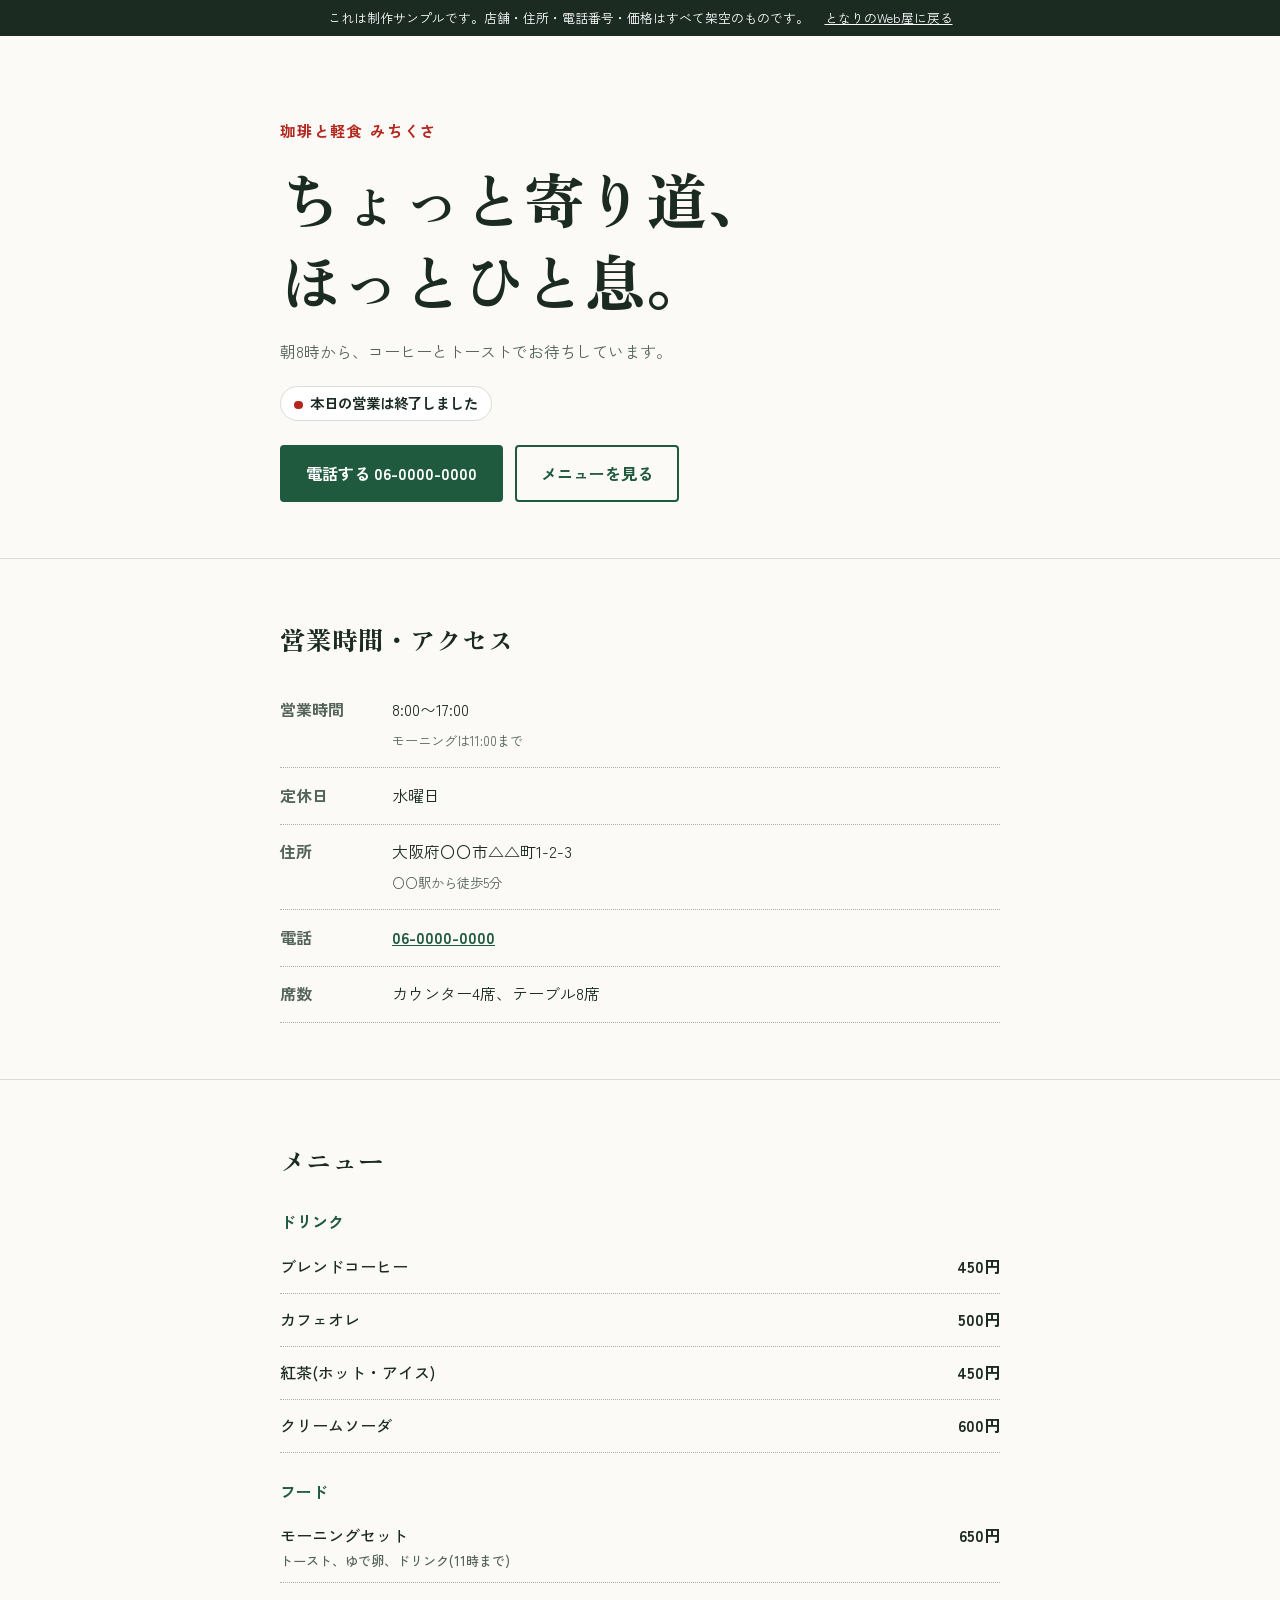
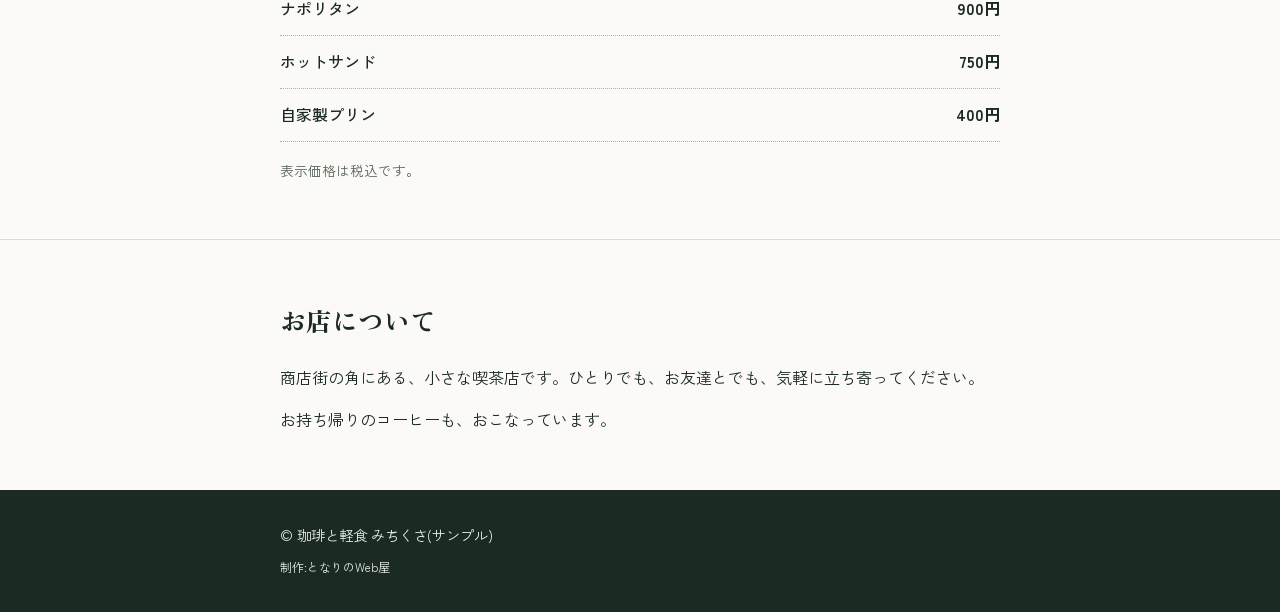
==== works/cafe-sample/index.html @ 3a454701 "Add files via upload" ====
<!DOCTYPE html>
<html lang="ja">
<head>
  <meta charset="UTF-8">
  <meta name="viewport" content="width=device-width, initial-scale=1">
  <title>珈琲と軽食 みちくさ(制作サンプル)</title>
  <meta name="description" content="となりのWeb屋が制作した、喫茶店ホームページのサンプルです。架空の店舗です。">
  <!-- 架空の店舗なので、検索結果に出ないようにしておく -->
  <meta name="robots" content="noindex">

  <link rel="preconnect" href="https://fonts.googleapis.com">
  <link rel="preconnect" href="https://fonts.gstatic.com" crossorigin>
  <link href="https://fonts.googleapis.com/css2?family=Zen+Kaku+Gothic+New:wght@400;500;700&family=Zen+Old+Mincho:wght@700;900&display=swap" rel="stylesheet">
  <link rel="stylesheet" href="style.css">
  <script src="main.js" defer></script>
</head>
<body>
  <!-- サンプルであることを明示する帯 -->
  <div class="sample-bar">
    <p>これは制作サンプルです。店舗・住所・電話番号・価格はすべて架空のものです。</p>
    <a href="../../index.html#works">となりのWeb屋に戻る</a>
  </div>

  <header class="top">
    <div class="wrap">
      <p class="shop">珈琲と軽食 みちくさ</p>
      <h1>ちょっと寄り道、<br>ほっとひと息。</h1>
      <p class="intro">朝8時から、コーヒーとトーストでお待ちしています。</p>
      <p id="today" class="today" role="status"></p>
      <p class="actions">
        <a class="btn" href="tel:0600000000">電話する 06-0000-0000</a>
        <a class="btn btn-ghost" href="#menu">メニューを見る</a>
      </p>
    </div>
  </header>

  <main>
    <!-- 営業時間などは、お客様が最初に探す情報なので上に置く -->
    <section class="info" id="info">
      <div class="wrap">
        <h2>営業時間・アクセス</h2>
        <dl class="info-list">
          <div><dt>営業時間</dt><dd>8:00〜17:00<br><small>モーニングは11:00まで</small></dd></div>
          <div><dt>定休日</dt><dd>水曜日</dd></div>
          <div><dt>住所</dt><dd>大阪府〇〇市△△町1-2-3<br><small>〇〇駅から徒歩5分</small></dd></div>
          <div><dt>電話</dt><dd><a href="tel:0600000000">06-0000-0000</a></dd></div>
          <div><dt>席数</dt><dd>カウンター4席、テーブル8席</dd></div>
        </dl>
        <!-- 実際の案件では、ここにGoogleマップの埋め込みを入れる -->
      </div>
    </section>

    <section class="menu" id="menu">
      <div class="wrap">
        <h2>メニュー</h2>

        <h3>ドリンク</h3>
        <ul class="menu-list">
          <li><span class="name">ブレンドコーヒー</span><span class="price">450円</span></li>
          <li><span class="name">カフェオレ</span><span class="price">500円</span></li>
          <li><span class="name">紅茶(ホット・アイス)</span><span class="price">450円</span></li>
          <li><span class="name">クリームソーダ</span><span class="price">600円</span></li>
        </ul>

        <h3>フード</h3>
        <ul class="menu-list">
          <li><span class="name">モーニングセット<small>トースト、ゆで卵、ドリンク(11時まで)</small></span><span class="price">650円</span></li>
          <li><span class="name">ナポリタン</span><span class="price">900円</span></li>
          <li><span class="name">ホットサンド</span><span class="price">750円</span></li>
          <li><span class="name">自家製プリン</span><span class="price">400円</span></li>
        </ul>
        <p class="note">表示価格は税込です。</p>
      </div>
    </section>

    <section class="about">
      <div class="wrap">
        <h2>お店について</h2>
        <p>商店街の角にある、小さな喫茶店です。ひとりでも、お友達とでも、気軽に立ち寄ってください。</p>
        <p>お持ち帰りのコーヒーも、おこなっています。</p>
      </div>
    </section>
  </main>

  <footer>
    <div class="wrap">
      <p>&copy; 珈琲と軽食 みちくさ(サンプル)</p>
      <p><small>制作:となりのWeb屋</small></p>
    </div>
  </footer>

  <!-- スマホでは、画面の下に電話ボタンを常に表示する -->
  <a class="call-bar" href="tel:0600000000">電話する 06-0000-0000</a>
</body>
</html>
---- works/cafe-sample/style.css ----
:root {
  --bg: #fbfaf6;
  --paper: #ffffff;
  --ink: #1b2b22;
  --muted: #55645b;
  --green: #1f5a3e;
  --green-dark: #174630;
  --cherry: #b3261e;
  --line: #d9ddd3;
  --serif: "Zen Old Mincho", "Hiragino Mincho ProN", "Yu Mincho", serif;
  --sans: "Zen Kaku Gothic New", "Hiragino Kaku Gothic ProN", "Yu Gothic", Meiryo, sans-serif;
}
*, *::before, *::after { box-sizing: border-box; }
html { scroll-behavior: smooth; }
body {
  margin: 0;
  font-family: var(--sans);
  line-height: 1.85;
  color: var(--ink);
  background: var(--bg);
}
h1, h2, h3, p, dl, dd, ul { margin: 0; padding: 0; }
ul { list-style: none; }
a { color: var(--green); }
:focus-visible { outline: 3px solid var(--cherry); outline-offset: 2px; }
.wrap { width: min(100% - 2.5rem, 720px); margin-inline: auto; }

/* サンプルであることを示す帯 */
.sample-bar {
  background: var(--ink); color: #fff;
  font-size: .8rem; line-height: 1.6;
  padding: .5rem 1.25rem;
  display: flex; flex-wrap: wrap; gap: .25rem 1rem; justify-content: center;
}
.sample-bar a { color: #fff; }

/* ボタン */
.btn {
  display: inline-block; font: inherit; font-weight: 700;
  padding: .75em 1.5em; border: 2px solid var(--green); border-radius: 4px;
  background: var(--green); color: #fff; text-decoration: none;
}
.btn:hover { background: var(--green-dark); border-color: var(--green-dark); }
.btn-ghost { background: transparent; color: var(--green); }
.btn-ghost:hover { background: var(--green); color: #fff; }

/* 最上部 */
.top { padding: clamp(2.5rem, 8vw, 5rem) 0 clamp(2rem, 6vw, 3.5rem); }
.shop { font-weight: 700; color: var(--cherry); letter-spacing: .12em; font-size: .95rem; }
.top h1 {
  margin-top: .75rem;
  font-family: var(--serif); font-weight: 900;
  font-size: clamp(2.2rem, 8vw, 3.8rem); line-height: 1.35;
}
.intro { margin-top: 1rem; color: var(--muted); }
.today {
  display: inline-block; margin-top: 1.25rem;
  padding: .2em .9em; border-radius: 999px;
  background: var(--paper); border: 1px solid var(--line);
  font-size: .9rem; font-weight: 700;
}
.today:empty { display: none; }
.today::before {
  content: ""; display: inline-block; width: .6em; height: .6em; margin-right: .5em;
  border-radius: 50%; background: var(--muted);
}
.today.open::before { background: var(--green); }
.today.closed::before { background: var(--cherry); }
.actions { margin-top: 1.5rem; display: flex; gap: .75rem; flex-wrap: wrap; }

/* 見出し */
section { padding: clamp(2rem, 6vw, 3.5rem) 0; border-top: 1px solid var(--line); }
h2 { font-family: var(--serif); font-weight: 900; font-size: 1.6rem; margin-bottom: 1.25rem; }
h3 { font-size: 1rem; font-weight: 700; color: var(--green); margin: 1.5rem 0 .25rem; }

/* 営業時間 */
.info-list > div { display: grid; grid-template-columns: 6em 1fr; gap: 1rem; padding: .8rem 0; border-bottom: 1px dotted #aab3a8; }
.info-list dt { font-weight: 700; color: var(--muted); }
.info-list small { color: var(--muted); }
.info-list a { font-weight: 700; }

/* メニュー */
.menu-list li { display: flex; align-items: baseline; gap: .75rem; padding: .7rem 0; border-bottom: 1px dotted #aab3a8; }
.menu-list .name { flex: 1; font-weight: 500; }
.menu-list .name small { display: block; color: var(--muted); font-size: .82rem; line-height: 1.5; }
.menu-list .price { font-weight: 700; white-space: nowrap; }
.note { margin-top: 1rem; color: var(--muted); font-size: .85rem; }

.about p + p { margin-top: .75rem; }

footer { background: var(--ink); color: #e5ece7; padding: 2rem 0 5.5rem; font-size: .9rem; }
footer p + p { margin-top: .25rem; }

/* スマホ下部の電話ボタン */
.call-bar { display: none; }
@media (max-width: 720px) {
  .call-bar {
    display: block; position: fixed; left: 0; right: 0; bottom: 0; z-index: 20;
    text-align: center; font-weight: 700; text-decoration: none;
    background: var(--cherry); color: #fff;
    padding: .9rem 1rem calc(.9rem + env(safe-area-inset-bottom, 0px));
  }
}
@media (min-width: 721px) { footer { padding-bottom: 2rem; } }
@media (prefers-reduced-motion: reduce) { html { scroll-behavior: auto; } }
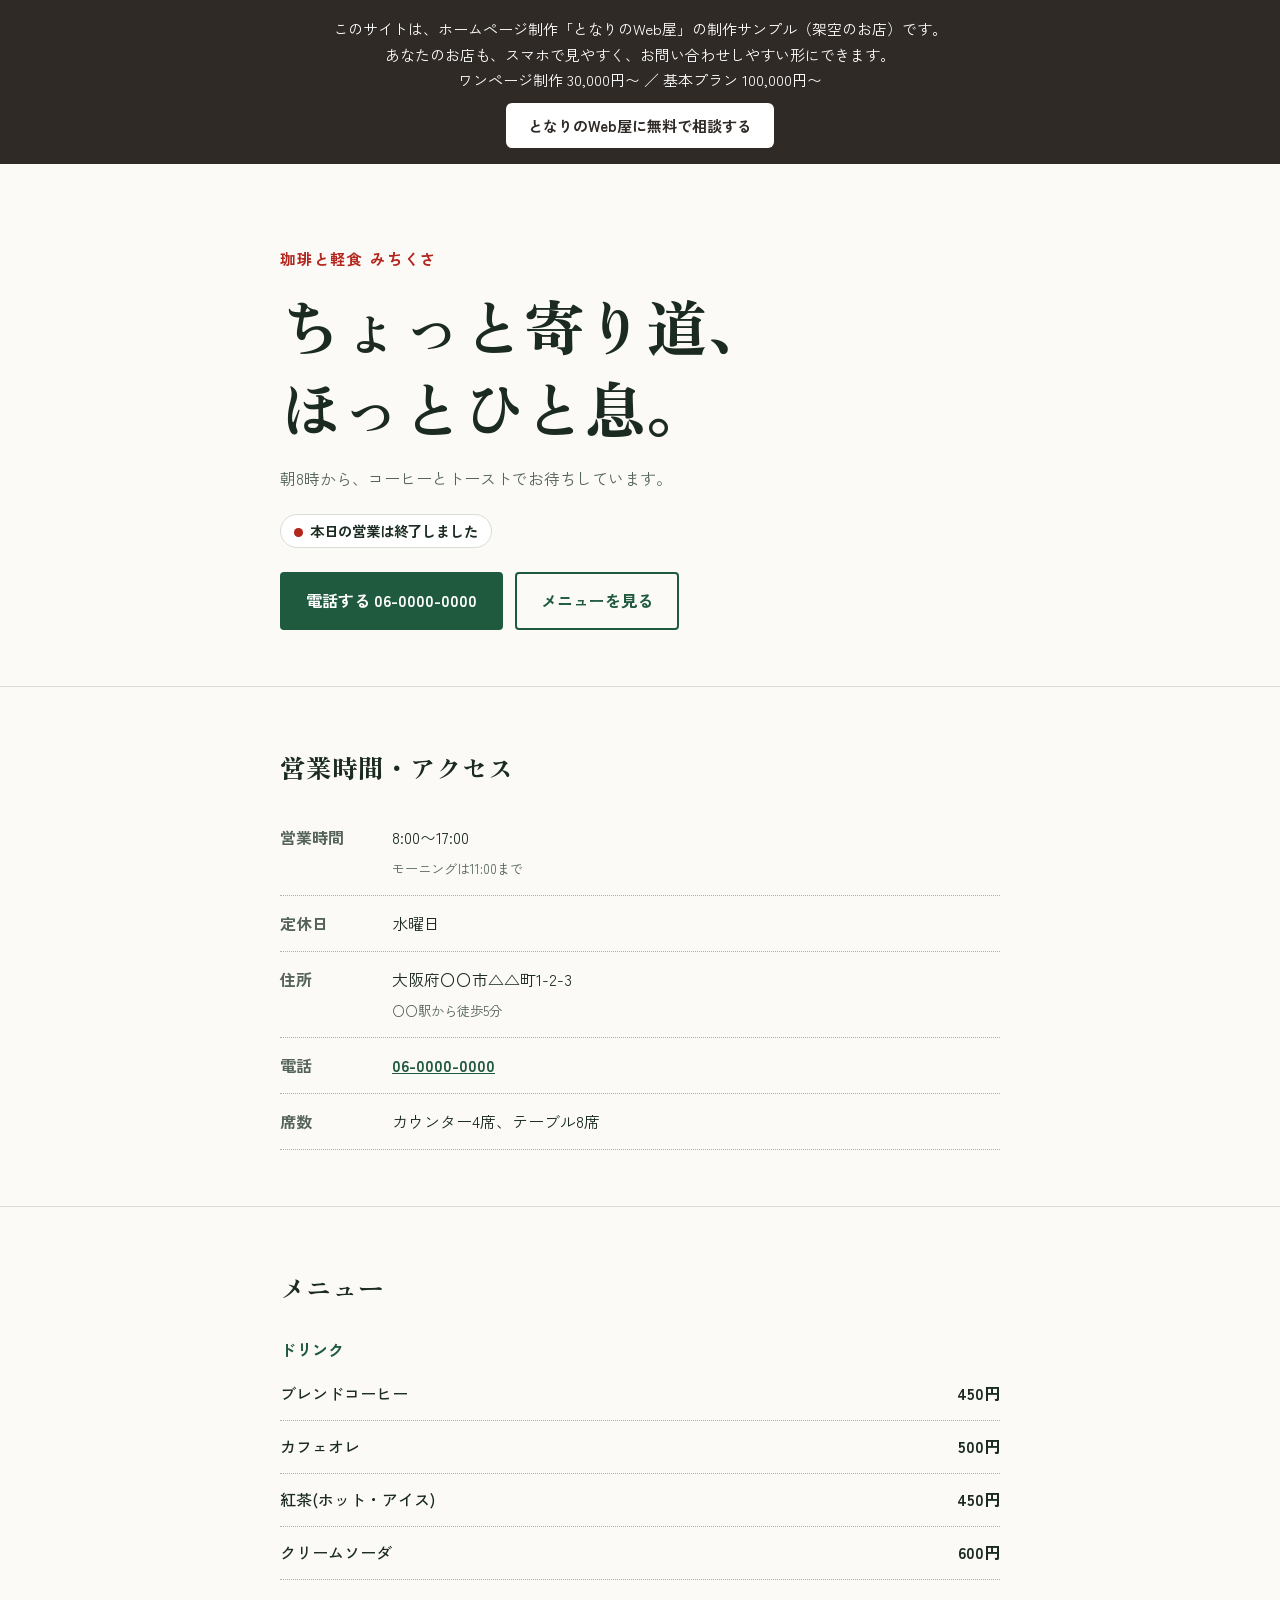
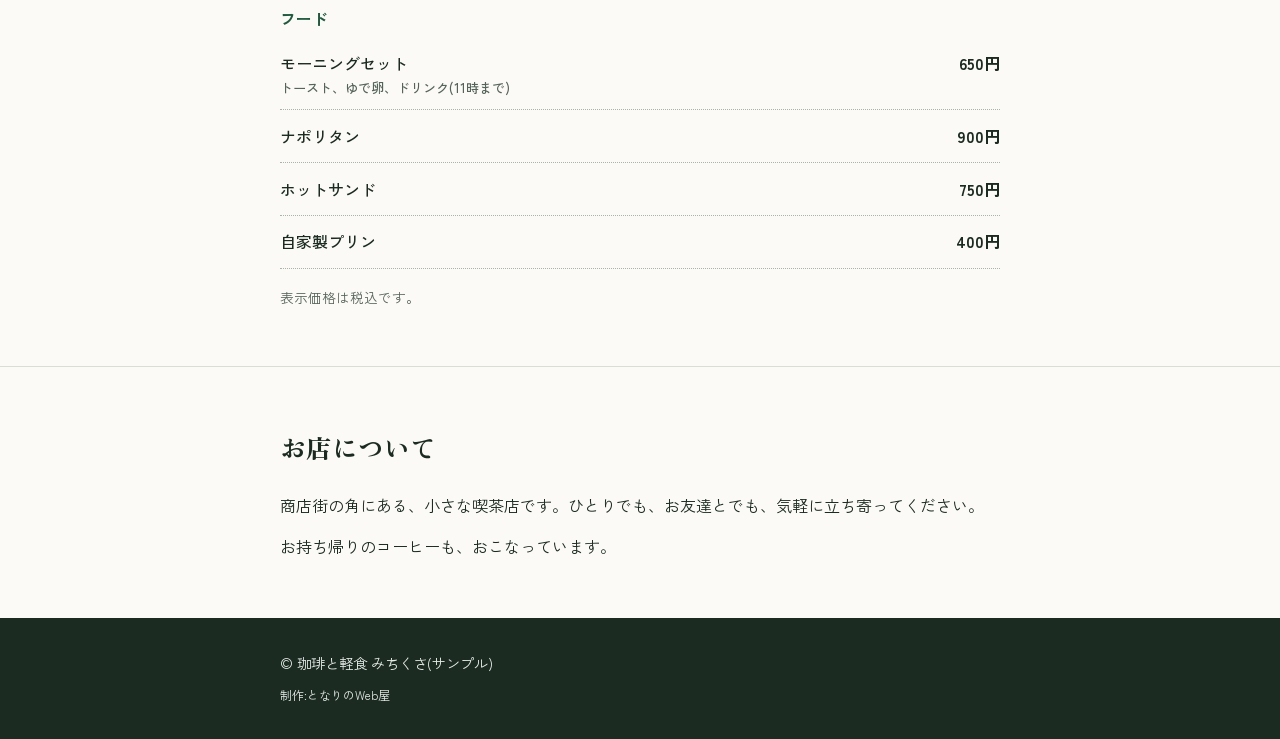
==== commit 01c78cbe: "Add promotional banner to index.html" ====
--- a/works/cafe-sample/index.html
+++ b/works/cafe-sample/index.html
@@ -16,10 +16,17 @@
 </head>
 <body>
   <!-- サンプルであることを明示する帯 -->
-  <div class="sample-bar">
+  <!-- となりのWeb屋 制作者バナー（上部・下部共通） -->
+  <div style="background:#2f2a26;color:#fff;padding:16px 20px;text-align:center;font-size:15px;line-height:1.7;">
+    このサイトは、ホームページ制作「となりのWeb屋」の制作サンプル（架空のお店）です。<br>
+    あなたのお店も、スマホで見やすく、お問い合わせしやすい形にできます。<br>
+    ワンページ制作 30,000円〜 ／ 基本プラン 100,000円〜<br>
+    <a href="https://kuratadeesu.github.io/site01/" style="display:inline-block;margin-top:10px;padding:10px 22px;background:#fff;color:#2f2a26;font-weight:bold;text-decoration:none;border-radius:6px;">となりのWeb屋に無料で相談する</a>
+  </div>
+  <!-- <div class="sample-bar">
     <p>これは制作サンプルです。店舗・住所・電話番号・価格はすべて架空のものです。</p>
     <a href="../../index.html#works">となりのWeb屋に戻る</a>
-  </div>
+  </div> -->
 
   <header class="top">
     <div class="wrap">
@@ -91,5 +98,6 @@
 
   <!-- スマホでは、画面の下に電話ボタンを常に表示する -->
   <a class="call-bar" href="tel:0600000000">電話する 06-0000-0000</a>
+  <!-- Cloudflare Web Analytics --><script type='module' src='https://static.cloudflareinsights.com/beacon.min.js' data-cf-beacon='{"token": "18f9dbcf11d946dbb8da69ee1b14546d"}'></script><!-- End Cloudflare Web Analytics -->
 </body>
 </html>
